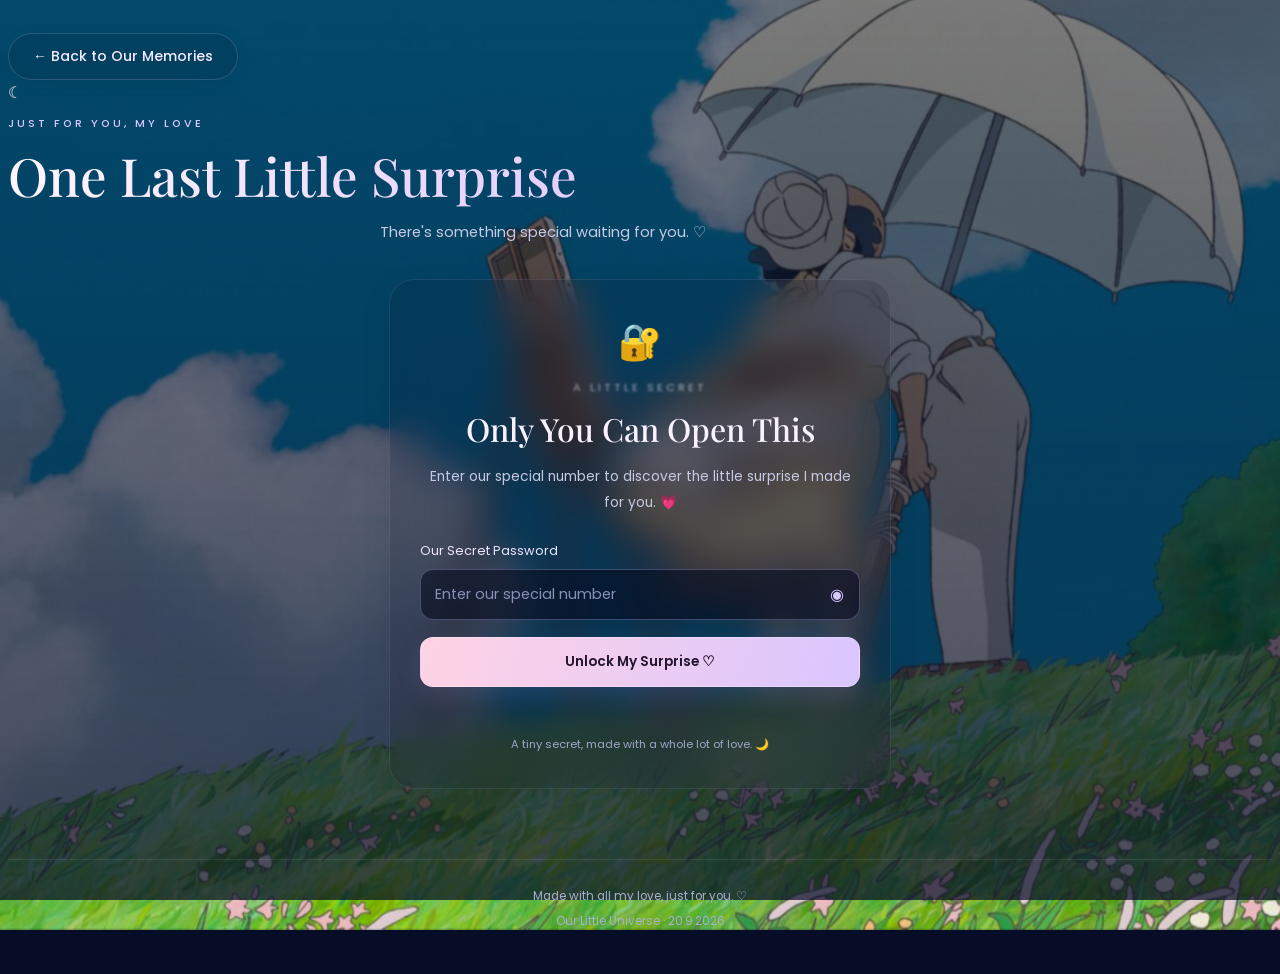
==== page3.html @ 5e348265 "Add files via upload" ====
<!DOCTYPE html>
<html lang="en">
<head>
    <meta charset="UTF-8">
    <meta name="viewport" content="width=device-width, initial-scale=1.0">
    <meta name="theme-color" content="#080d27">

    <title>Our Final Surprise 💌 | MgMg's KaLayLay</title>

    <link rel="preconnect" href="https://fonts.googleapis.com">
    <link rel="preconnect" href="https://fonts.gstatic.com" crossorigin>

    <link href="https://fonts.googleapis.com/css2?family=Playfair+Display:wght@400;500;600;700&family=Poppins:wght@300;400;500;600&display=swap"
          rel="stylesheet">

    <link rel="stylesheet" href="page3.css">
    <script src="page3.js" defer></script>
</head>

<body>

    <!-- Midnight Universe Background -->
    <div class="background-overlay" aria-hidden="true"></div>
<div class="petals" id="petals" aria-hidden="true"></div>

    <header class="page-header">
        <a href="page2.html" class="back-btn">
    ← Back to Our Memories
</a>

        <div class="moon" aria-hidden="true">☾</div>

        <p class="eyebrow">JUST FOR YOU, MY LOVE</p>

        <h1>One Last Little Surprise</h1>

        <p class="subtitle">
            There's something special waiting for you. ♡
        </p>
    </header>

    <main class="main-content">

        <!-- Password Section -->
        <section class="password-card" id="passwordSection">

            <div class="lock-icon" aria-hidden="true">🔐</div>

            <p class="section-label">A LITTLE SECRET</p>

            <h2>Only You Can Open This</h2>

            <p class="password-description">
                Enter our special number to discover
                the little surprise I made for you. 💗
            </p>

            <form id="passwordForm">
                <label for="secretPassword">Our Secret Password</label>

                <div class="password-input-wrap">
                    <input
                        type="password"
                        id="secretPassword"
                        placeholder="Enter our special number"
                        autocomplete="off"
                        inputmode="numeric"
                        required
                    >

                    <button
                        type="button"
                        class="toggle-password"
                        id="togglePassword"
                        aria-label="Show password"
                    >◉</button>
                </div>

                <button class="primary-button" type="submit">
                    Unlock My Surprise ♡
                </button>

                <p class="error-message" id="passwordError"
                   role="alert" aria-live="polite"></p>
            </form>

            <p class="tiny-note">
                A tiny secret, made with a whole lot of love. 🌙
            </p>

        </section>

        <!-- Envelope Section -->
        <section class="envelope-section" id="envelopeSection" hidden>

            <p class="section-label">YOU FOUND IT 💌</p>

            <h2>Your Little Love Letter</h2>

            <p class="envelope-instruction">
                Tap the envelope to open your surprise.
            </p>

            <button
                type="button"
                class="envelope-button"
                id="openEnvelope"
                aria-label="Open your love letter"
                aria-expanded="false"
            >
                <span class="envelope-glow"></span>

                <span class="letter-paper">
                    <span class="letter-heart">♥</span>
                    <span class="letter-preview">For My Love</span>
                </span>

                <span class="envelope-back"></span>
                <span class="envelope-front"></span>
                <span class="envelope-flap"></span>

                <span class="envelope-seal">♥</span>
            </button>

            <p class="tap-caption">Made with love, just for you ♡</p>

        </section>

        <!-- Final Surprise -->
        <section class="surprise-content" id="surpriseContent" hidden>

            <div class="divider-heart" aria-hidden="true">
                <span>✦</span> ♥ <span>✦</span>
            </div>

            <!-- Personal Love Letter -->
            <article class="love-letter-card">

                <p class="section-label">A LETTER FROM MY HEART</p>

                <h2>To My Dearest KaLayLay 💗</h2>

                <div class="letter-decoration" aria-hidden="true">❝</div>

                <!-- Replace this text with your own love letter -->
                <div class="love-letter-text" id="loveLetterText">
                    <p>
                        မောင်"ကလေးလေးရေ👾💞
                    </p>

                    <p>
                        ဘာလိုလိုနေရင်းနဲ့တောင် ၁ လပြည့်သွားပြီနော်
                        ဒီလထဲမှာအမှတ်ရဆုံးက စတွေ့ခဲ့တဲ့နေ့ကနေ အခုထိ မတွေ့ရတာ ၁ ရက်ပဲရှိလိုက်တယ်နော် 
                        နေ့တိုင်းတွေ့ပြီး နေတိုင်းအနားမှာရှိနေခဲ့ကြတာ အက်လိုအတူတူရှိချင်လို့ပဲ မောင်"ဒီလမ်းကိုရွေးချယ်ထားတာပေါ့ချစ်သူရယ်
                        နေ့ရက်တိုင်းမှာ အကောင်းဆုံးဆိုတာထက်ပိုတဲ့ ပျော်ရွှင်မှု့တွေပဲပေးချင်တယ်
                        မောင်"ကလေးလေးဆီကနေ အမြဲပျော်ပြီး ပြုံးနေတာလေးပဲတွေ့ချင်တယ် ပြီးတော့ အများကြီးလဲ စိတ်လုံခြုံမှု့ပေးချင်တယ်
                        ပြဿနာတွေဖြစ်လာရင်လဲ မောင်"က ကလေးမဆန်ပဲ သေချာပေါက် အလျှော့ပေးပါမယ်နော် ပြီးတော့ 
                        မောင်"ကလေးလေးကို နာကျင်စေမယ့် စကားလုံးတွေလဲမပြောတော့ပါဘူး အတွေးတွေများအောင်လုပ်ပြီး ဝမ်းနည်းစေမိခဲ့တာတွေအတွက်
                        မောင်"သေချာကြိုးစားပြီး မောင်"ကလေးလေးကို ပျော်အောင်ထားပါ့မယ်နော် ပြီးတော့ ၂ ယောက်အတူတူ အမြဲ Rap တွေလဲထိုင်ရွတ်ကြမယ်
                        ဂစ်တာတီးပြီး သီချင်းတွေလဲ အတူဆိုကြမယ် မောင်"ကလေးလေး ကျောင်းပြီးလို့ အားသွားရင်လဲ အပြင်တွေအတူလျှောက်သွားကြမယ် Memories တွေ အများကြီးလဲ
                        အတူဖန်တီးကြမယ် မောင်"တို့ ၂ ယောက်စလုံးရည်ရွယ်ထားတဲ့အရာတွေကို တစ်ယောက်လက်ကိုတစ်ယောက်ကိုင်ရင်း အတူတူတည်ဆောက်သွားကြမယ် ကလေးလေး👾💞
                        အများကြီးချစ်တယ်👾💞
                        
                    </p>

                    <p>
                        Happy 1 Monthsary MgMg's KaLayLay👾💞
                    </p>

                    <p class="letter-signature">
                        Forever yours,<br>
                        MgMg ♡
                    </p>
                </div>

                <div class="letter-bottom-heart" aria-hidden="true">
                    ♡
                </div>

            </article>

            <!-- Personal Video -->
            <section class="video-section">

                <p class="section-label">A LITTLE MEMORY IN MOTION</p>

                <h2>Our Special Video 🎬</h2>

                <p class="video-description">
                    One more little moment for us to keep forever.
                </p>

                <div class="video-frame">

                    <video
                        id="surpriseVideo"
                        controls
                        playsinline
                        preload="metadata"
                        poster=""
                    >
                        <source src="our-video.mp4" type="video/mp4">

                        Sorry, your browser cannot play this video.
                    </video>

                </div>

                <p class="video-note">
                    A little piece of us, today and always. 🌙
                </p>

            </section>

            <!-- Ending -->
            <section class="final-message">

                <div class="final-stars" aria-hidden="true">✦ ✧ ★ ✧ ✦</div>

                <h2>Our Story Is Still Being Written ♾️</h2>

                <p>
                    One month down, so many beautiful memories
                    still waiting for us.
                </p>

                <p class="final-love">
                    I choose you, today and every tomorrow. 💗
                </p>

                <div class="final-heart" aria-hidden="true">♥</div>

                <p class="forever-text">
                    MgMg's KaLayLay · Forever & Always
                </p>

            </section>

        </section>

    </main>

    <footer class="page-footer">
        <p>Made with all my love, just for you. ♡</p>
        <p>Our Little Universe · 20.9.2026</p>
    </footer>

    <audio id="backgroundMusic" loop preload="auto">
    <source src="assets/our-song.mp3" type="audio/mpeg">
</audio>

</body>
</html>
---- page3.css ----
/* ========================================
   OUR LITTLE UNIVERSE — PAGE 3
   Same Background as Page 1 & Page 2
======================================== */

:root {
    --night: #080d27;
    --gold: #f6d995;
    --soft-white: #fffaf5;
    --pink: #f4c9dc;
    --text: #f8f2ff;

    /* Variables used by Page 3 components */
    --lavender: #d9c6ff;
    --muted: #c5c9e3;
    --border: rgba(221, 208, 255, 0.24);
}

html {
    min-height: 100%;
    background: #080d27;
}

body {
    min-height: 100vh;
    overflow-x: hidden;
    position: relative;
    color: var(--text);
    font-family: "Poppins", sans-serif;
    background: transparent;
}

/* Same background image */

body::before {
    content: "";
    position: fixed;
    inset: -20px;
    z-index: -3;
    pointer-events: none;

    background-image: url("assets/couple-scene.png");
    background-position: center;
    background-size: cover;
    background-repeat: no-repeat;

    transform: scale(1.02);
}

/* Same dark overlay */

.background-overlay {
    position: fixed;
    inset: 0;
    z-index: -2;
    pointer-events: none;

    background: linear-gradient(
        180deg,
        rgba(5, 9, 30, 0.48),
        rgba(8, 13, 39, 0.72)
    );
}

/* Floating flower petals 🌸 */

.petals {
    position: fixed;
    inset: 0;
    z-index: 0;
    pointer-events: none;
    overflow: hidden;
}

.petal {
    position: absolute;
    top: -30px;
    width: 10px;
    height: 17px;

    background: linear-gradient(
        135deg,
        #fff0f5,
        #f4a7c7
    );

    border-radius: 85% 15% 75% 25%;

    animation:
        petalFall
        var(--duration, 14s)
        linear
        var(--delay, 0s)
        infinite;

    will-change: transform, opacity;
}

@keyframes petalFall {
    0% {
        transform: translate(0, -30px) rotate(0deg);
        opacity: 0;
    }

    10% {
        opacity: 0.9;
    }

    50% {
        transform: translate(var(--drift), 50vh)
                   rotate(220deg);
    }

    100% {
        transform:
            translate(calc(var(--drift) * -0.4), 110vh)
            rotate(500deg);
        opacity: 0.15;
    }
}

/* Keep Page 3 content above petals */

.page-header,
.password-section,
.envelope-section,
.surprise-content,
.page-footer {
    position: relative;
    z-index: 1;
}

@media (prefers-reduced-motion: reduce) {
    .petal {
        animation: none;
        display: none;
    }
}

.eyebrow,
.section-label {
    color: var(--lavender);
    font-size: 0.68rem;
    letter-spacing: 3px;
    text-transform: uppercase;
    font-weight: 500;
}

.page-header h1,
.password-card h2,
.envelope-section h2,
.love-letter-card h2,
.video-section h2,
.final-message h2 {
    font-family: "Playfair Display", serif;
    font-weight: 500;
}

.page-header h1 {
    margin: 12px 0;
    font-size: clamp(2rem, 5vw, 3.3rem);
    line-height: 1.2;
    background: linear-gradient(
        110deg,
        #fff7fc,
        #e1caff,
        #ffcedf
    );
    color: transparent;
    background-clip: text;
    -webkit-background-clip: text;
}

.subtitle {
    max-width: 520px;
    margin: 0 auto;
    color: var(--muted);
    font-size: 0.92rem;
    line-height: 1.9;
}

/* Main layout */

.main-content {
    width: min(760px, 92%);
    margin: 32px auto 70px;
}

[hidden] {
    display: none !important;
}

/* Password card */

.password-card {
    width: min(440px, 100%);
    margin: 0 auto;
    padding: 35px 30px;
    text-align: center;
    border: 1px solid var(--border);
    border-radius: 25px;
    background: rgba(17, 24, 57, 0.76);
    box-shadow:
        0 18px 60px rgba(0, 0, 0, 0.2),
        inset 0 1px 0 rgba(255, 255, 255, 0.04);
    backdrop-filter: blur(14px);
    -webkit-backdrop-filter: blur(14px);
    animation: riseIn 0.8s ease both;
}

.lock-icon {
    font-size: 2.2rem;
    margin-bottom: 12px;
}

.password-card h2,
.envelope-section h2 {
    margin: 10px 0;
    font-size: clamp(1.55rem, 4vw, 2rem);
}

.password-description,
.envelope-instruction,
.video-description {
    color: var(--muted);
    font-size: 0.86rem;
    line-height: 1.9;
}

.password-card form {
    margin-top: 26px;
    text-align: left;
}

.password-card label {
    display: block;
    margin-bottom: 9px;
    color: #eee5ff;
    font-size: 0.8rem;
}

.password-input-wrap {
    display: flex;
    align-items: center;
    border: 1px solid rgba(200, 185, 255, 0.3);
    border-radius: 13px;
    background: rgba(5, 10, 30, 0.58);
    overflow: hidden;
    transition: border-color 0.25s ease;
}

.password-input-wrap:focus-within {
    border-color: var(--pink);
    box-shadow: 0 0 0 3px rgba(255, 185, 209, 0.08);
}

.password-input-wrap input {
    min-width: 0;
    flex: 1;
    padding: 14px;
    border: 0;
    outline: 0;
    color: white;
    background: transparent;
    font: inherit;
    font-size: 0.9rem;
}

.password-input-wrap input::placeholder {
    color: #8991b7;
}

.toggle-password {
    width: 45px;
    align-self: stretch;
    border: 0;
    color: var(--lavender);
    background: transparent;
    cursor: pointer;
    font-size: 1rem;
}

.primary-button {
    width: 100%;
    margin-top: 17px;
    padding: 14px 18px;
    border: 1px solid rgba(255, 255, 255, 0.25);
    border-radius: 13px;
    color: #24142e;
    background: linear-gradient(110deg, #ffd3e4, #d9c6ff);
    font-family: "Poppins", sans-serif;
    font-size: 0.85rem;
    font-weight: 600;
    cursor: pointer;
    box-shadow: 0 8px 25px rgba(216, 180, 255, 0.13);
    transition: transform 0.25s ease, box-shadow 0.25s ease;
}

.primary-button:hover {
    transform: translateY(-2px);
    box-shadow: 0 12px 28px rgba(216, 180, 255, 0.25);
}

.primary-button:active {
    transform: scale(0.98);
}

.error-message {
    min-height: 24px;
    margin: 10px 0 0;
    color: #ffabc7;
    font-size: 0.77rem;
}

.tiny-note {
    margin: 15px 0 0;
    color: #9da5c8;
    font-size: 0.7rem;
}

/* Envelope */

.envelope-section {
    padding: 25px 0 40px;
    text-align: center;
    animation: riseIn 0.8s ease both;
}

.envelope-section .section-label {
    margin-bottom: 10px;
}

.envelope-instruction {
    margin-bottom: 32px;
}

.envelope-button {
    position: relative;
    display: block;
    width: min(300px, 82vw);
    aspect-ratio: 1.3 / 1;
    margin: 0 auto;
    padding: 0;
    border: 0;
    background: transparent;
    cursor: pointer;
    perspective: 900px;
    filter: drop-shadow(0 18px 25px rgba(0, 0, 0, 0.3));
    -webkit-tap-highlight-color: transparent;
}

.envelope-glow {
    position: absolute;
    width: 90%;
    height: 80%;
    top: 10%;
    left: 5%;
    border-radius: 50%;
    background: rgba(205, 161, 255, 0.17);
    filter: blur(32px);
    transition: background 0.5s ease;
}

.envelope-back {
    position: absolute;
    inset: 10% 0 0;
    z-index: 1;
    border-radius: 12px;
    background: linear-gradient(140deg, #b69ce9, #7865b8);
}

.envelope-front {
    position: absolute;
    inset: 10% 0 0;
    z-index: 3;
    overflow: hidden;
    border-radius: 12px;
    background: linear-gradient(145deg, #d7b9f5, #9e7fcd);
    clip-path: polygon(0 0, 50% 56%, 100% 0, 100% 100%, 0 100%);
}

.envelope-flap {
    position: absolute;
    z-index: 4;
    top: 10%;
    left: 0;
    width: 100%;
    height: 58%;
    background: linear-gradient(145deg, #f2d9ff, #c3a1e9);
    clip-path: polygon(0 0, 100% 0, 50% 100%);
    transform-origin: top center;
    transition:
        transform 0.8s ease,
        z-index 0s linear 0.4s;
}

.letter-paper {
    position: absolute;
    z-index: 2;
    left: 9%;
    bottom: 10%;
    width: 82%;
    height: 72%;
    display: flex;
    flex-direction: column;
    align-items: center;
    justify-content: center;
    gap: 10px;
    border: 1px solid rgba(255, 255, 255, 0.6);
    border-radius: 5px;
    color: #57406e;
    background: linear-gradient(150deg, #fff7fc, #f4eaff);
    box-shadow: 0 0 20px rgba(255, 255, 255, 0.1);
    transition:
        transform 1s ease 0.4s,
        z-index 0s linear 0.5s;
}

.letter-heart {
    color: #d66e9e;
    font-size: 2rem;
}

.letter-preview {
    font-family: "Playfair Display", serif;
    font-size: 1rem;
}

.envelope-seal {
    position: absolute;
    z-index: 5;
    left: 50%;
    top: 58%;
    display: grid;
    place-items: center;
    width: 43px;
    height: 43px;
    border: 1px solid rgba(255, 255, 255, 0.5);
    border-radius: 50%;
    color: white;
    background: linear-gradient(145deg, #e9a4c7, #bb6f9c);
    box-shadow: 0 3px 12px rgba(73, 32, 79, 0.2);
    transform: translate(-50%, -50%);
    transition: opacity 0.25s ease;
}

.envelope-button:hover .envelope-glow {
    background: rgba(232, 163, 220, 0.25);
}

.envelope-button:hover {
    filter: drop-shadow(0 20px 30px rgba(184, 135, 255, 0.22));
}

.envelope-button.is-open .envelope-flap {
    z-index: 1;
    transform: rotateX(180deg);
}

.envelope-button.is-open .letter-paper {
    z-index: 5;
    transform: translateY(-68%) scale(1.04);
}

.envelope-button.is-open .envelope-seal {
    opacity: 0;
}

.envelope-button.is-open .envelope-glow {
    background: rgba(255, 185, 209, 0.28);
}

.tap-caption {
    margin-top: 23px;
    color: var(--muted);
    font-size: 0.78rem;
}

/* Surprise content */

.surprise-content {
    animation: riseIn 0.9s ease both;
}

.divider-heart {
    display: flex;
    align-items: center;
    justify-content: center;
    gap: 17px;
    margin: 15px 0 30px;
    color: var(--pink);
    font-size: 1.2rem;
}

.divider-heart span {
    color: var(--lavender);
    font-size: 0.85rem;
}

/* Love letter */

.love-letter-card {
    position: relative;
    padding: clamp(24px, 5vw, 48px);
    border: 1px solid rgba(221, 208, 255, 0.24);
    border-radius: 22px;
    background:
        linear-gradient(
            145deg,
            rgba(37, 37, 76, 0.96),
            rgba(18, 23, 55, 0.96)
        );
    box-shadow: 0 18px 55px rgba(0, 0, 0, 0.17);
    overflow: hidden;
}

.love-letter-card::before {
    content: "✧";
    position: absolute;
    top: 15px;
    right: 20px;
    color: rgba(255, 225, 166, 0.65);
    font-size: 1.5rem;
}

.love-letter-card h2 {
    margin: 12px 0 30px;
    color: #ffe2ef;
    font-size: clamp(1.55rem, 4vw, 2.2rem);
    line-height: 1.4;
}

.letter-decoration {
    margin-bottom: -15px;
    color: rgba(255, 185, 209, 0.7);
    font-family: "Playfair Display", serif;
    font-size: 4rem;
    line-height: 1;
}

.love-letter-text {
    color: #e5e5f4;
    font-size: 0.92rem;
    line-height: 2.15;
    overflow-wrap: anywhere;
}

.love-letter-text p {
    margin: 18px 0;
    white-space: pre-wrap;
}

.letter-signature {
    padding-top: 12px;
    color: #ffd0e3;
    font-family: "Playfair Display", serif;
    font-size: 1.15rem;
}

.letter-bottom-heart {
    margin-top: 28px;
    text-align: center;
    color: var(--pink);
    font-size: 1.5rem;
}

/* Video */

.video-section {
    margin-top: 60px;
    text-align: center;
}

.video-section h2 {
    margin: 12px 0;
    font-size: clamp(1.7rem, 4vw, 2.4rem);
}

.video-description {
    margin: 0 auto 25px;
}

.video-frame {
    padding: 8px;
    border: 1px solid rgba(221, 208, 255, 0.3);
    border-radius: 18px;
    background: rgba(25, 30, 67, 0.88);
    box-shadow: 0 18px 50px rgba(0, 0, 0, 0.3);
    overflow: hidden;
}

.video-frame video {
    display: block;
    width: 100%;
    max-height: 70vh;
    aspect-ratio: 16 / 9;
    object-fit: contain;
    border-radius: 11px;
    background: #050816;
}

.video-note {
    margin-top: 18px;
    color: var(--muted);
    font-size: 0.78rem;
}

/* Final message */

.final-message {
    margin-top: 65px;
    padding: 35px 20px;
    text-align: center;
    border-top: 1px solid var(--border);
}

.final-stars {
    margin-bottom: 22px;
    color: var(--gold);
    letter-spacing: 9px;
    text-shadow: 0 0 16px rgba(255, 225, 166, 0.3);
}

.final-message h2 {
    max-width: 550px;
    margin: 0 auto 18px;
    color: #ffe0ed;
    font-size: clamp(1.65rem, 4vw, 2.3rem);
    line-height: 1.45;
}

.final-message > p {
    color: var(--muted);
    font-size: 0.88rem;
    line-height: 2;
}

.final-message .final-love {
    margin-top: 20px;
    color: var(--pink);
    font-family: "Playfair Display", serif;
    font-size: 1.2rem;
}

.final-heart {
    margin: 24px auto;
    color: #ffb7d0;
    font-size: 2.5rem;
    animation: heartbeat 1.6s ease-in-out infinite;
    text-shadow: 0 0 24px rgba(255, 135, 188, 0.45);
}

@keyframes heartbeat {
    0%, 100% {
        transform: scale(1);
    }

    15% {
        transform: scale(1.17);
    }

    30% {
        transform: scale(1);
    }

    45% {
        transform: scale(1.1);
    }
}

.final-message .forever-text {
    color: #c9b8f0;
    font-size: 0.72rem;
    letter-spacing: 1px;
}

/* Footer */

.page-footer {
    padding: 22px 15px 30px;
    border-top: 1px solid rgba(221, 208, 255, 0.12);
    color: #aab0d0;
    text-align: center;
    font-size: 0.73rem;
    line-height: 1.8;
}

.page-footer p {
    margin: 4px 0;
}

/* Animations */

@keyframes riseIn {
    from {
        opacity: 0;
        transform: translateY(18px);
    }

    to {
        opacity: 1;
        transform: translateY(0);
    }
}

/* Keyboard accessibility */

button:focus-visible,
a:focus-visible,
input:focus-visible {
    outline: 2px solid var(--gold);
    outline-offset: 4px;
}

/* Small screens */

@media (max-width: 600px) {
    .page-header {
        padding-top: 22px;
    }

    .back-link {
        position: static;
        display: block;
        text-align: left;
        margin-bottom: 30px;
        font-size: 0.72rem;
    }

    .moon {
        margin-top: 8px;
        font-size: 3.5rem;
        width: 58px;
        height: 58px;
    }

    .page-header h1 {
        font-size: clamp(1.9rem, 8vw, 2.5rem);
    }

    .subtitle {
        font-size: 0.82rem;
    }

    .main-content {
        margin-top: 25px;
    }

    .password-card {
        padding: 28px 20px;
        border-radius: 20px;
    }

    .love-letter-card {
        border-radius: 17px;
    }

    .love-letter-text {
        font-size: 0.85rem;
        line-height: 2;
    }

    .video-frame {
        padding: 5px;
        border-radius: 13px;
    }

    .video-frame video {
        border-radius: 9px;
    }

    .final-message {
        margin-top: 45px;
        padding-right: 5px;
        padding-left: 5px;
    }
}

@media (prefers-reduced-motion: reduce) {
    *,
    *::before,
    *::after {
        scroll-behavior: auto !important;
        animation-duration: 0.01ms !important;
        animation-iteration-count: 1 !important;
        transition-duration: 0.01ms !important;
    }
}


/* Back Button */
.back-btn {
    display: inline-flex;
    align-items: center;
    justify-content: center;
    gap: 8px;

    padding: 12px 24px;
    margin-top: 25px;

    color: #f5eaff;
    background: rgba(18, 28, 70, 0.75);

    border: 1px solid rgba(190, 170, 255, 0.65);
    border-radius: 30px;

    text-decoration: none;
    font-family: 'Poppins', sans-serif;
    font-size: 14px;
    font-weight: 500;

    box-shadow: 0 0 15px rgba(140, 120, 255, 0.15);
    backdrop-filter: blur(10px);

    transition: all 0.3s ease;
}

.back-btn:hover {
    color: #ffffff;
    background: rgba(100, 85, 180, 0.5);
    border-color: #d9c5ff;

    box-shadow: 0 0 22px rgba(180, 150, 255, 0.4);
    transform: translateY(-3px);
}

.back-btn:active {
    transform: scale(0.96);
}

  

/* Main content stays transparent */
.main-content {
    background: transparent;
}

/* Password card — blurred background, no solid panel */
.password-card {
    background: rgba(8, 13, 39, 0.12);
    border: 1px solid rgba(221, 208, 255, 0.10);
    box-shadow: 0 8px 35px rgba(0, 0, 0, 0.06);

    backdrop-filter: blur(18px);
    -webkit-backdrop-filter: blur(18px);
}

/* A LITTLE SECRET — soft and faded */
.password-card > .section-label {
    color: var(--text);
    opacity: 0.48;
    filter: blur(0.8px);
    text-shadow: 0 0 12px rgba(248, 242, 255, 0.25);
}

/* Love letter — blend into the background */
.love-letter-card {
    background: rgba(8, 13, 39, 0.12);
    border: 1px solid rgba(221, 208, 255, 0.12);
    box-shadow: 0 8px 35px rgba(0, 0, 0, 0.06);

    backdrop-filter: blur(16px);
    -webkit-backdrop-filter: blur(16px);
}

/* Video frame — no solid colored box */
.video-frame {
    background: rgba(8, 13, 39, 0.10);
    border: 1px solid rgba(221, 208, 255, 0.12);
    box-shadow: 0 8px 30px rgba(0, 0, 0, 0.08);

    backdrop-filter: blur(14px);
    -webkit-backdrop-filter: blur(14px);
}

/* Keep the video itself clear */
.video-frame video {
    background: transparent;
}

/* Back button — soft transparent glass */
.back-btn {
    background: rgba(8, 13, 39, 0.12);
    border-color: rgba(221, 208, 255, 0.18);
    box-shadow: 0 4px 18px rgba(0, 0, 0, 0.06);

    backdrop-filter: blur(14px);
    -webkit-backdrop-filter: blur(14px);
}

.back-btn:hover {
    background: rgba(221, 208, 255, 0.08);
    border-color: rgba(221, 208, 255, 0.35);
    box-shadow: 0 0 18px rgba(190, 170, 255, 0.12);
}

/* Mobile back button — match the actual HTML class */
@media (max-width: 600px) {
    .back-btn {
        position: static;
        display: inline-flex;
        margin: 0 0 20px;
        font-size: 0.72rem;
    }
}

/* Fix video display */
.video-frame {
    position: relative;
    width: 100%;
    padding: 0;
    overflow: hidden;
    background: transparent;
    border: 1px solid rgba(221, 208, 255, 0.15);
    border-radius: 18px;
}

.video-frame video {
    display: block;
    width: 100%;
    height: auto;
    max-height: 70vh;
    aspect-ratio: 16 / 9;
    object-fit: contain;
    background: transparent;
    border-radius: 17px;
}
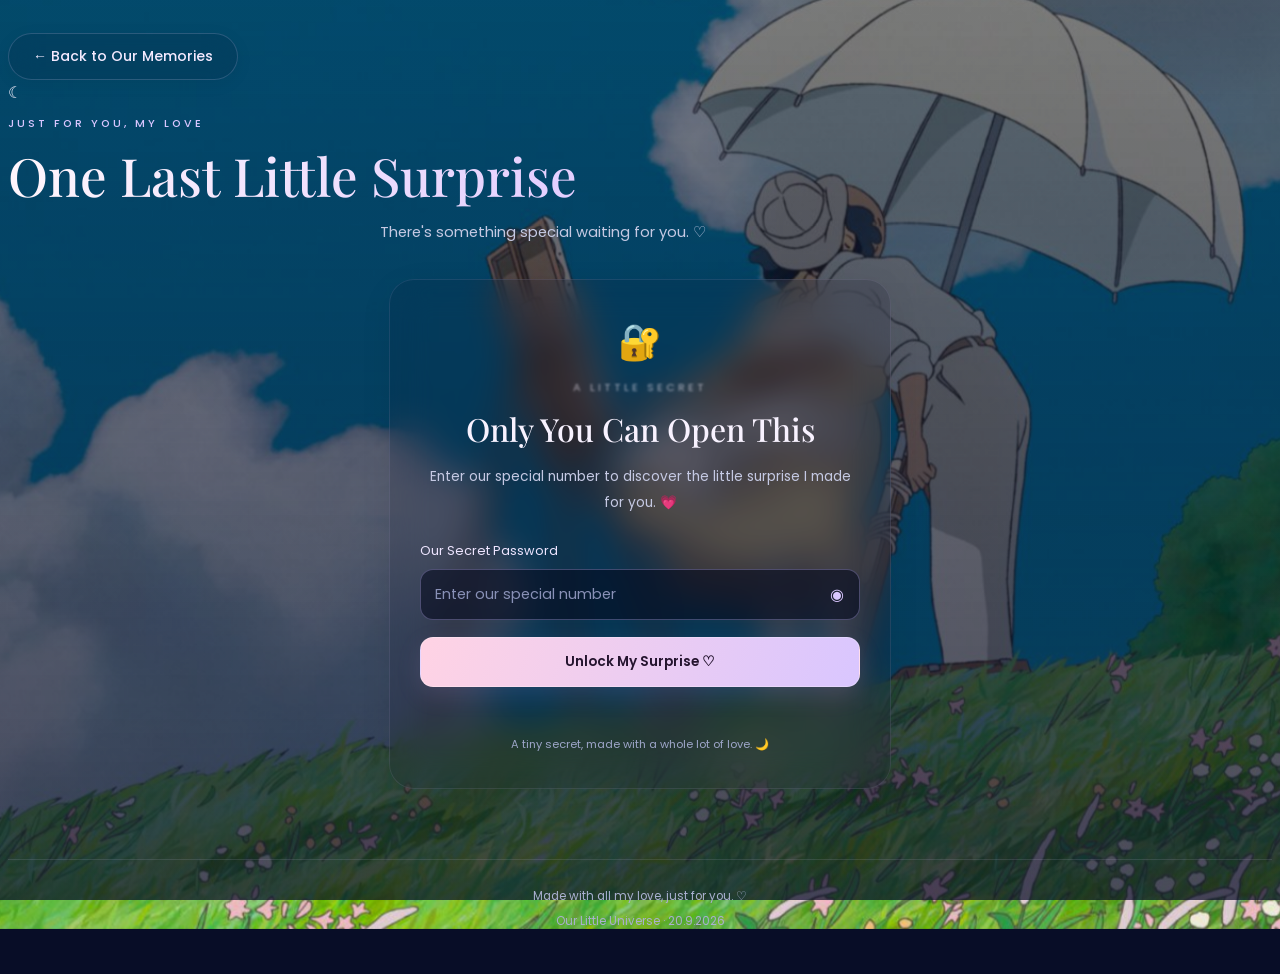
==== commit e7649d6c: "Add files via upload" ====
--- a/page3.html
+++ b/page3.html
@@ -149,22 +149,13 @@
                     </p>
 
                     <p>
-                        ဘာလိုလိုနေရင်းနဲ့တောင် ၁ လပြည့်သွားပြီနော်
-                        ဒီလထဲမှာအမှတ်ရဆုံးက စတွေ့ခဲ့တဲ့နေ့ကနေ အခုထိ မတွေ့ရတာ ၁ ရက်ပဲရှိလိုက်တယ်နော် 
-                        နေ့တိုင်းတွေ့ပြီး နေတိုင်းအနားမှာရှိနေခဲ့ကြတာ အက်လိုအတူတူရှိချင်လို့ပဲ မောင်"ဒီလမ်းကိုရွေးချယ်ထားတာပေါ့ချစ်သူရယ်
-                        နေ့ရက်တိုင်းမှာ အကောင်းဆုံးဆိုတာထက်ပိုတဲ့ ပျော်ရွှင်မှု့တွေပဲပေးချင်တယ်
-                        မောင်"ကလေးလေးဆီကနေ အမြဲပျော်ပြီး ပြုံးနေတာလေးပဲတွေ့ချင်တယ် ပြီးတော့ အများကြီးလဲ စိတ်လုံခြုံမှု့ပေးချင်တယ်
-                        ပြဿနာတွေဖြစ်လာရင်လဲ မောင်"က ကလေးမဆန်ပဲ သေချာပေါက် အလျှော့ပေးပါမယ်နော် ပြီးတော့ 
-                        မောင်"ကလေးလေးကို နာကျင်စေမယ့် စကားလုံးတွေလဲမပြောတော့ပါဘူး အတွေးတွေများအောင်လုပ်ပြီး ဝမ်းနည်းစေမိခဲ့တာတွေအတွက်
-                        မောင်"သေချာကြိုးစားပြီး မောင်"ကလေးလေးကို ပျော်အောင်ထားပါ့မယ်နော် ပြီးတော့ ၂ ယောက်အတူတူ အမြဲ Rap တွေလဲထိုင်ရွတ်ကြမယ်
-                        ဂစ်တာတီးပြီး သီချင်းတွေလဲ အတူဆိုကြမယ် မောင်"ကလေးလေး ကျောင်းပြီးလို့ အားသွားရင်လဲ အပြင်တွေအတူလျှောက်သွားကြမယ် Memories တွေ အများကြီးလဲ
-                        အတူဖန်တီးကြမယ် မောင်"တို့ ၂ ယောက်စလုံးရည်ရွယ်ထားတဲ့အရာတွေကို တစ်ယောက်လက်ကိုတစ်ယောက်ကိုင်ရင်း အတူတူတည်ဆောက်သွားကြမယ် ကလေးလေး👾💞
-                        အများကြီးချစ်တယ်👾💞
+            ဘာလိုလိုနေရင်းနဲ့တောင် ၁ လပြည့်သွားပြီနော်ဒီလထဲမှာအမှတ်ရဆုံးက စတွေ့ခဲ့တဲ့နေ့ကနေ အခုထိ မတွေ့ရတာ ၁ ရက်ပဲရှိလိုက်တယ်နော် နေ့တိုင်းတွေ့ပြီး နေတိုင်းအနားမှာရှိနေခဲ့ကြတာ အက်လိုအတူတူရှိချင်လို့ပဲ မောင်"ဒီလမ်းကိုရွေးချယ်ထားတာပေါ့ချစ်သူရယ် နေ့ရက်တိုင်းမှာ အကောင်းဆုံးဆိုတာထက်ပိုတဲ့ ပျော်ရွှင်မှု့တွေပဲပေးချင်တယ် မောင်"ကလေးလေးဆီကနေ အမြဲပျော်ပြီး ပြုံးနေတာလေးပဲတွေ့ချင်တယ် ပြီးတော့ အများကြီးလဲ စိတ်လုံခြုံမှု့ပေးချင်တယ် ပြဿနာတွေဖြစ်လာရင်လဲ မောင်"က ကလေးမဆန်ပဲ သေချာပေါက် အလျှော့ပေးပါမယ်နော် ပြီးတော့ မောင်"ကလေးလေးကို နာကျင်စေမယ့် စကားလုံးတွေလဲမပြောတော့ပါဘူး အတွေးတွေများအောင်လုပ်ပြီး ဝမ်းနည်းစေမိခဲ့တာတွေအတွက် မောင်"သေချာကြိုးစားပြီး မောင်"ကလေးလေးကို ပျော်အောင်ထားပါ့မယ်နော် ပြီးတော့ ၂ ယောက်အတူတူ အမြဲ Rap တွေလဲထိုင်ရွတ်ကြမယ် ဂစ်တာတီးပြီး သီချင်းတွေလဲ အတူဆိုကြမယ် မောင်"ကလေးလေး ကျောင်းပြီးလို့ အားသွားရင်လဲ အပြင်တွေအတူလျှောက်သွားကြမယ် Memories တွေ အများကြီးလဲ အတူဖန်တီးကြမယ် မောင်"တို့ ၂ ယောက်စလုံးရည်ရွယ်ထားတဲ့အရာတွေကို တစ်ယောက်လက်ကိုတစ်ယောက်ကိုင်ရင်း အတူတူတည်ဆောက်သွားကြမယ် ကလေးလေး👾💞<br>
+            အများကြီးချစ်တယ်👾💞
                         
                     </p>
 
                     <p>
-                        Happy 1 Monthsary MgMg's KaLayLay👾💞
+            Happy 1 Monthsary MgMg's KaLayLay👾💞
                     </p>
 
                     <p class="letter-signature">
